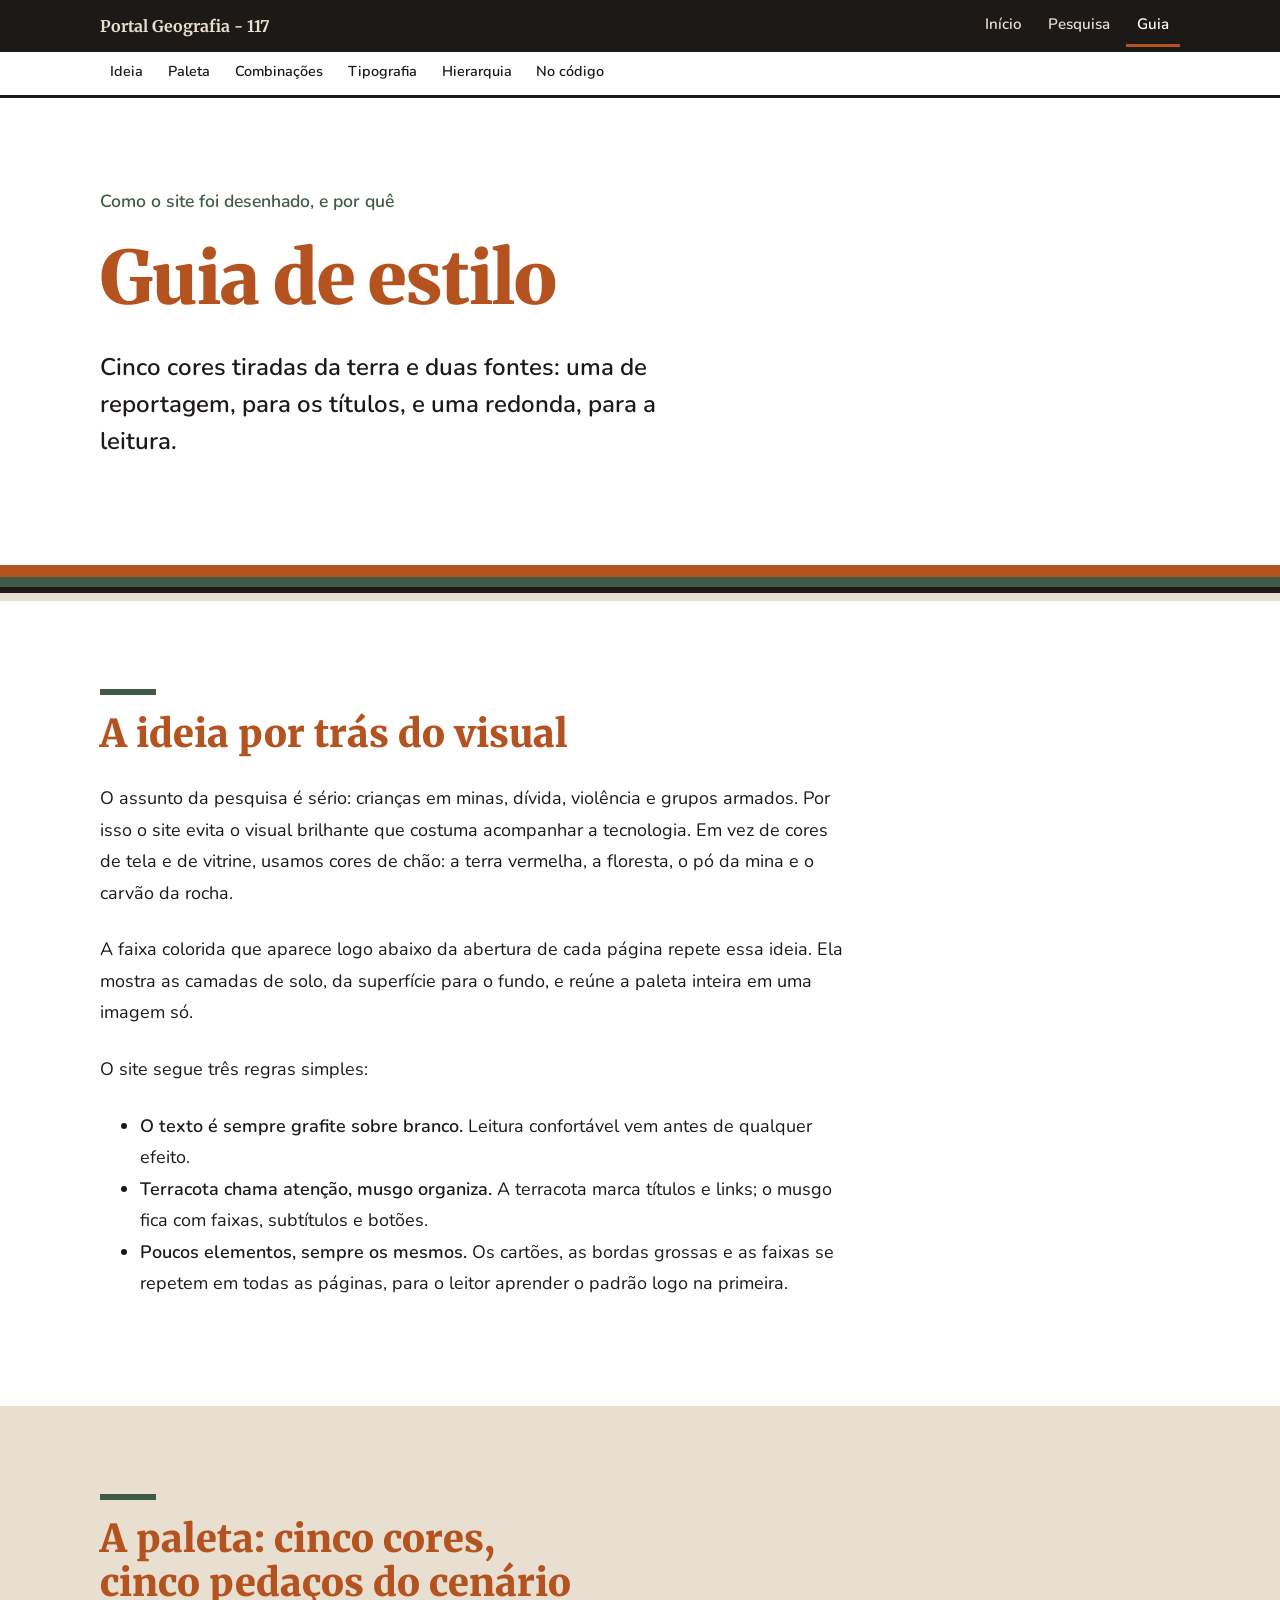
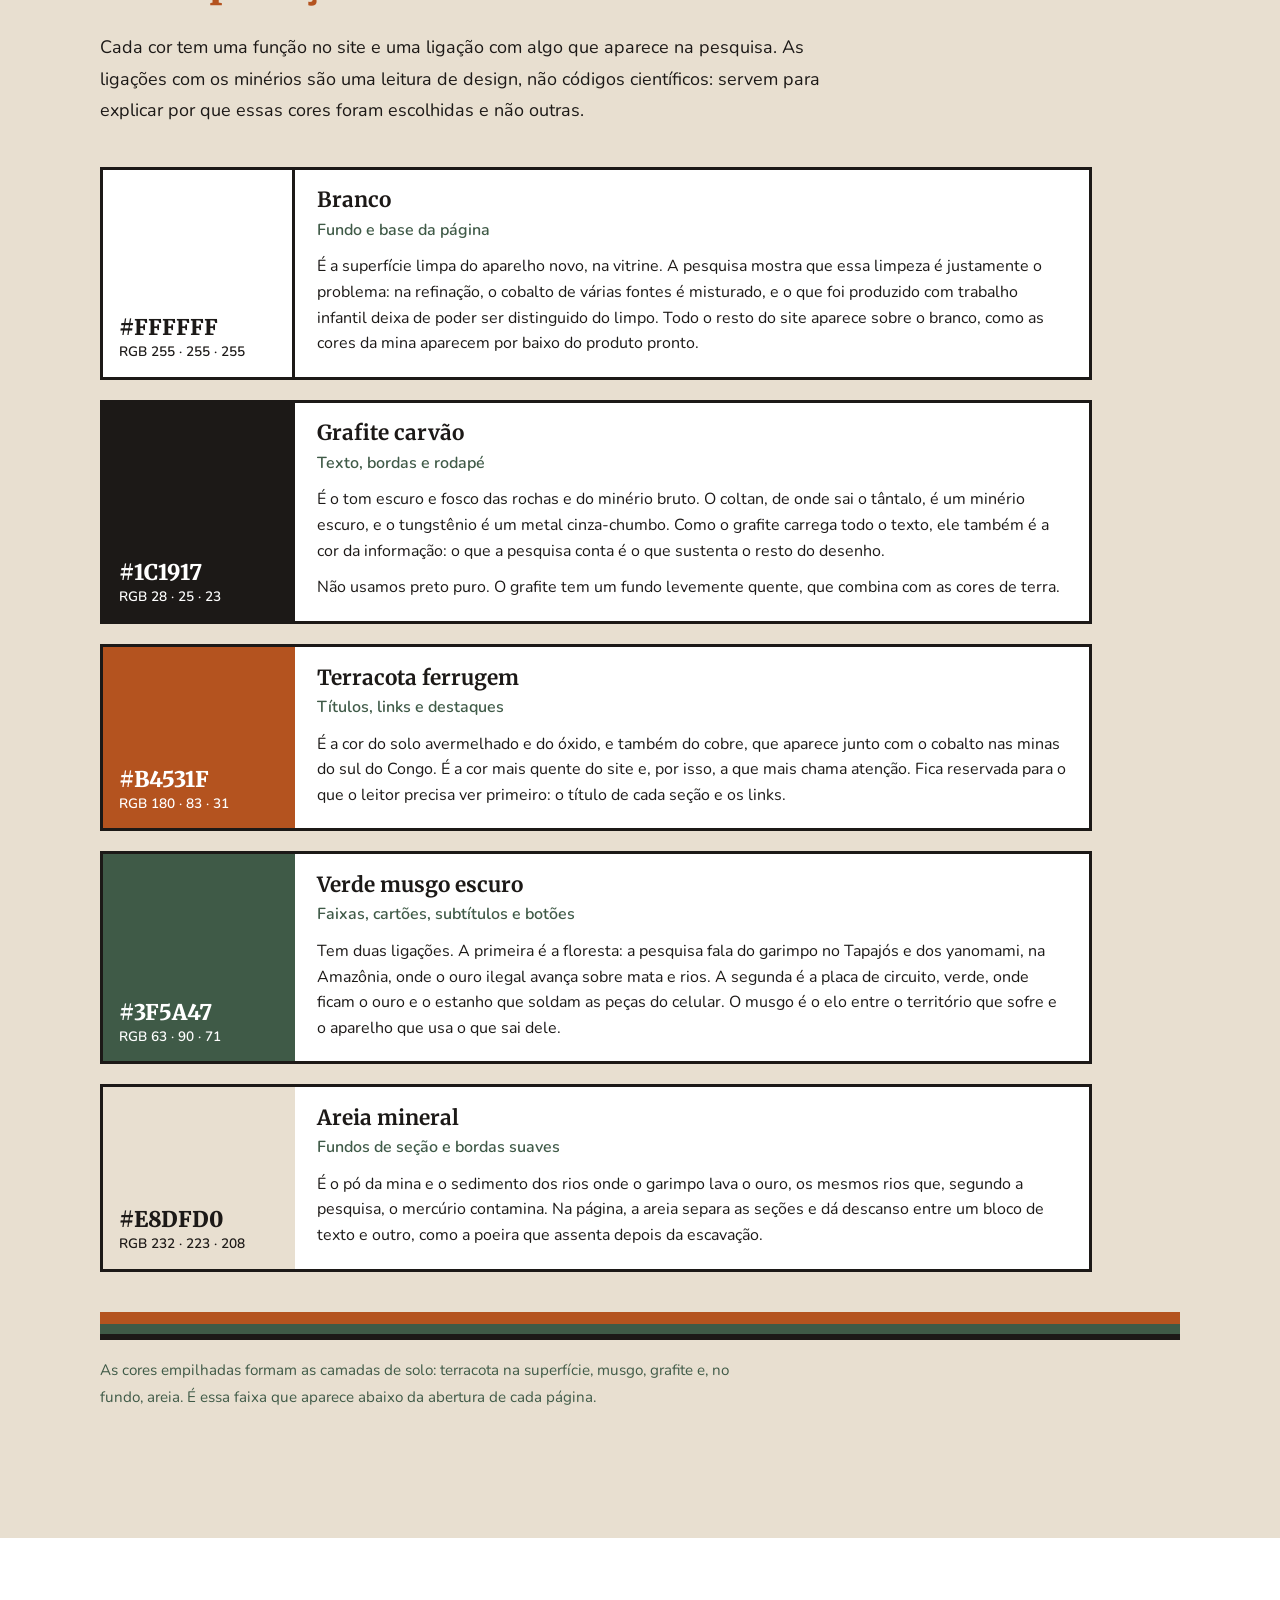
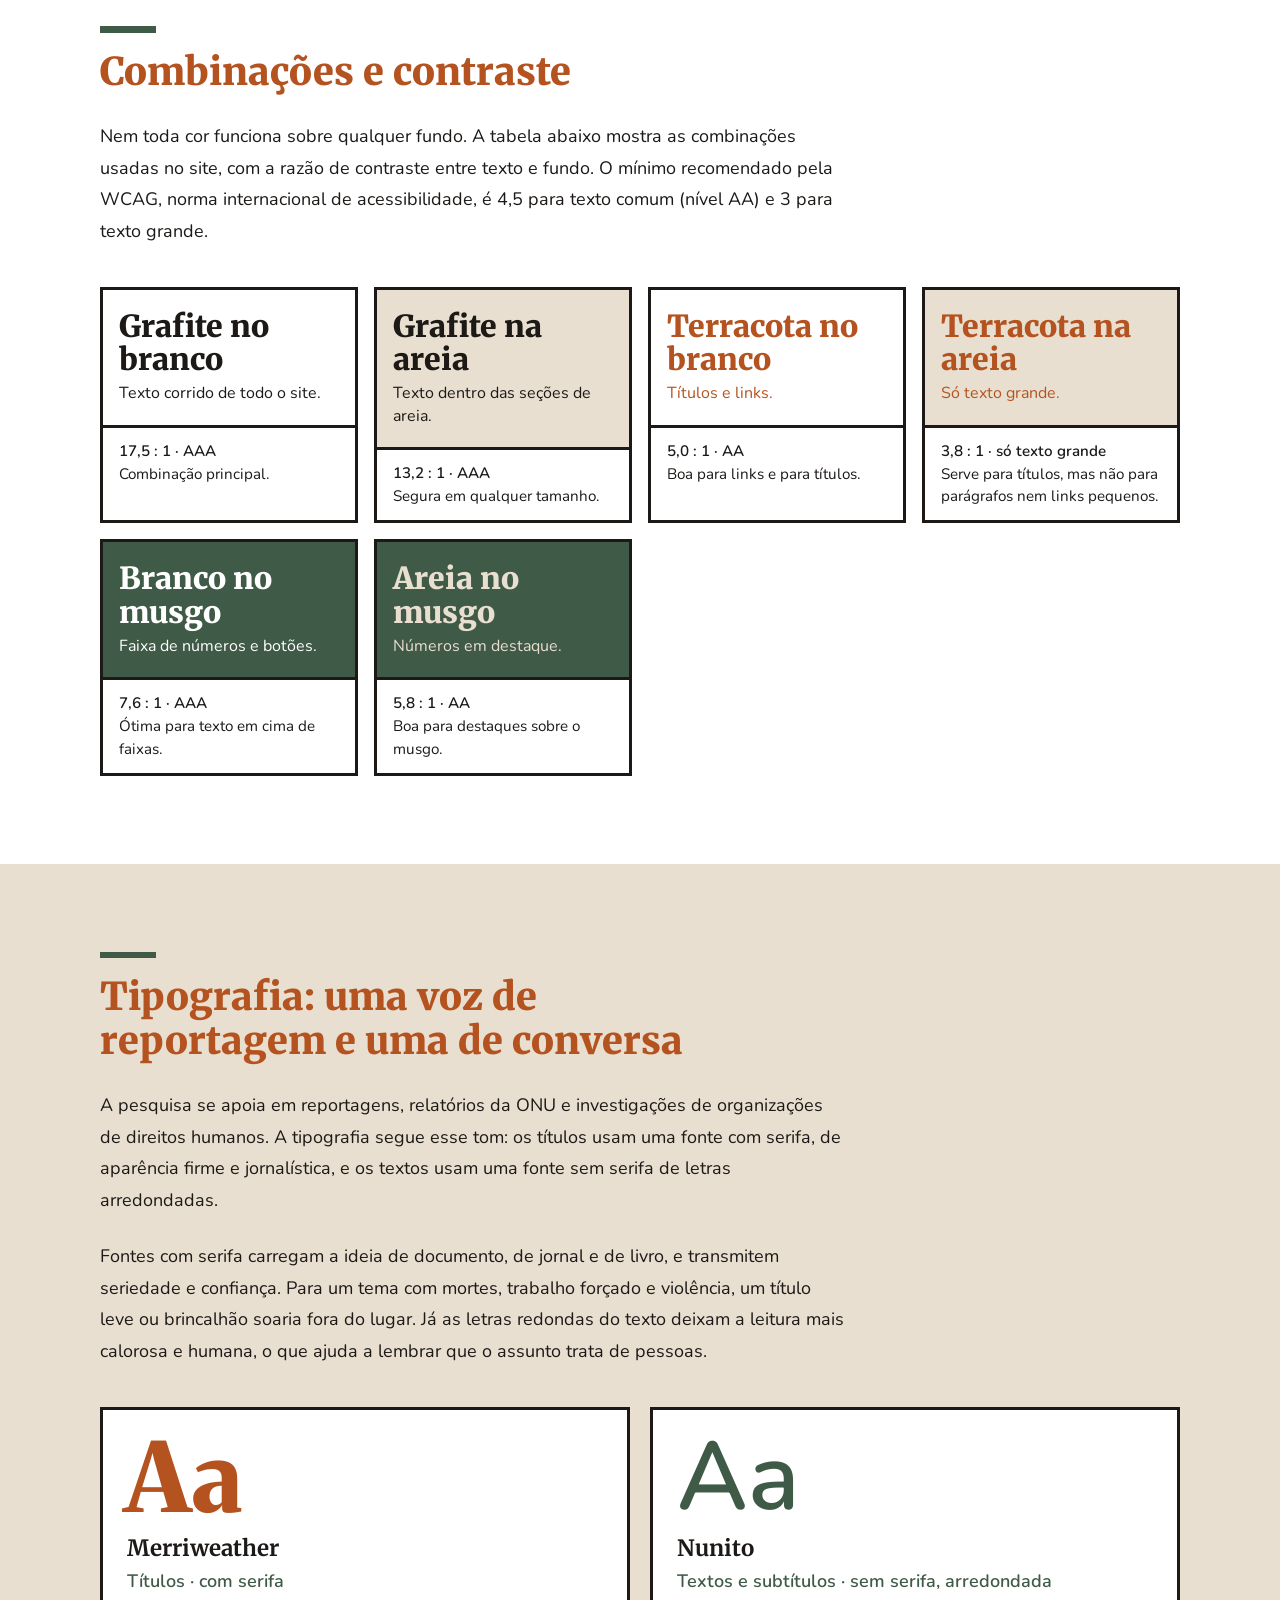
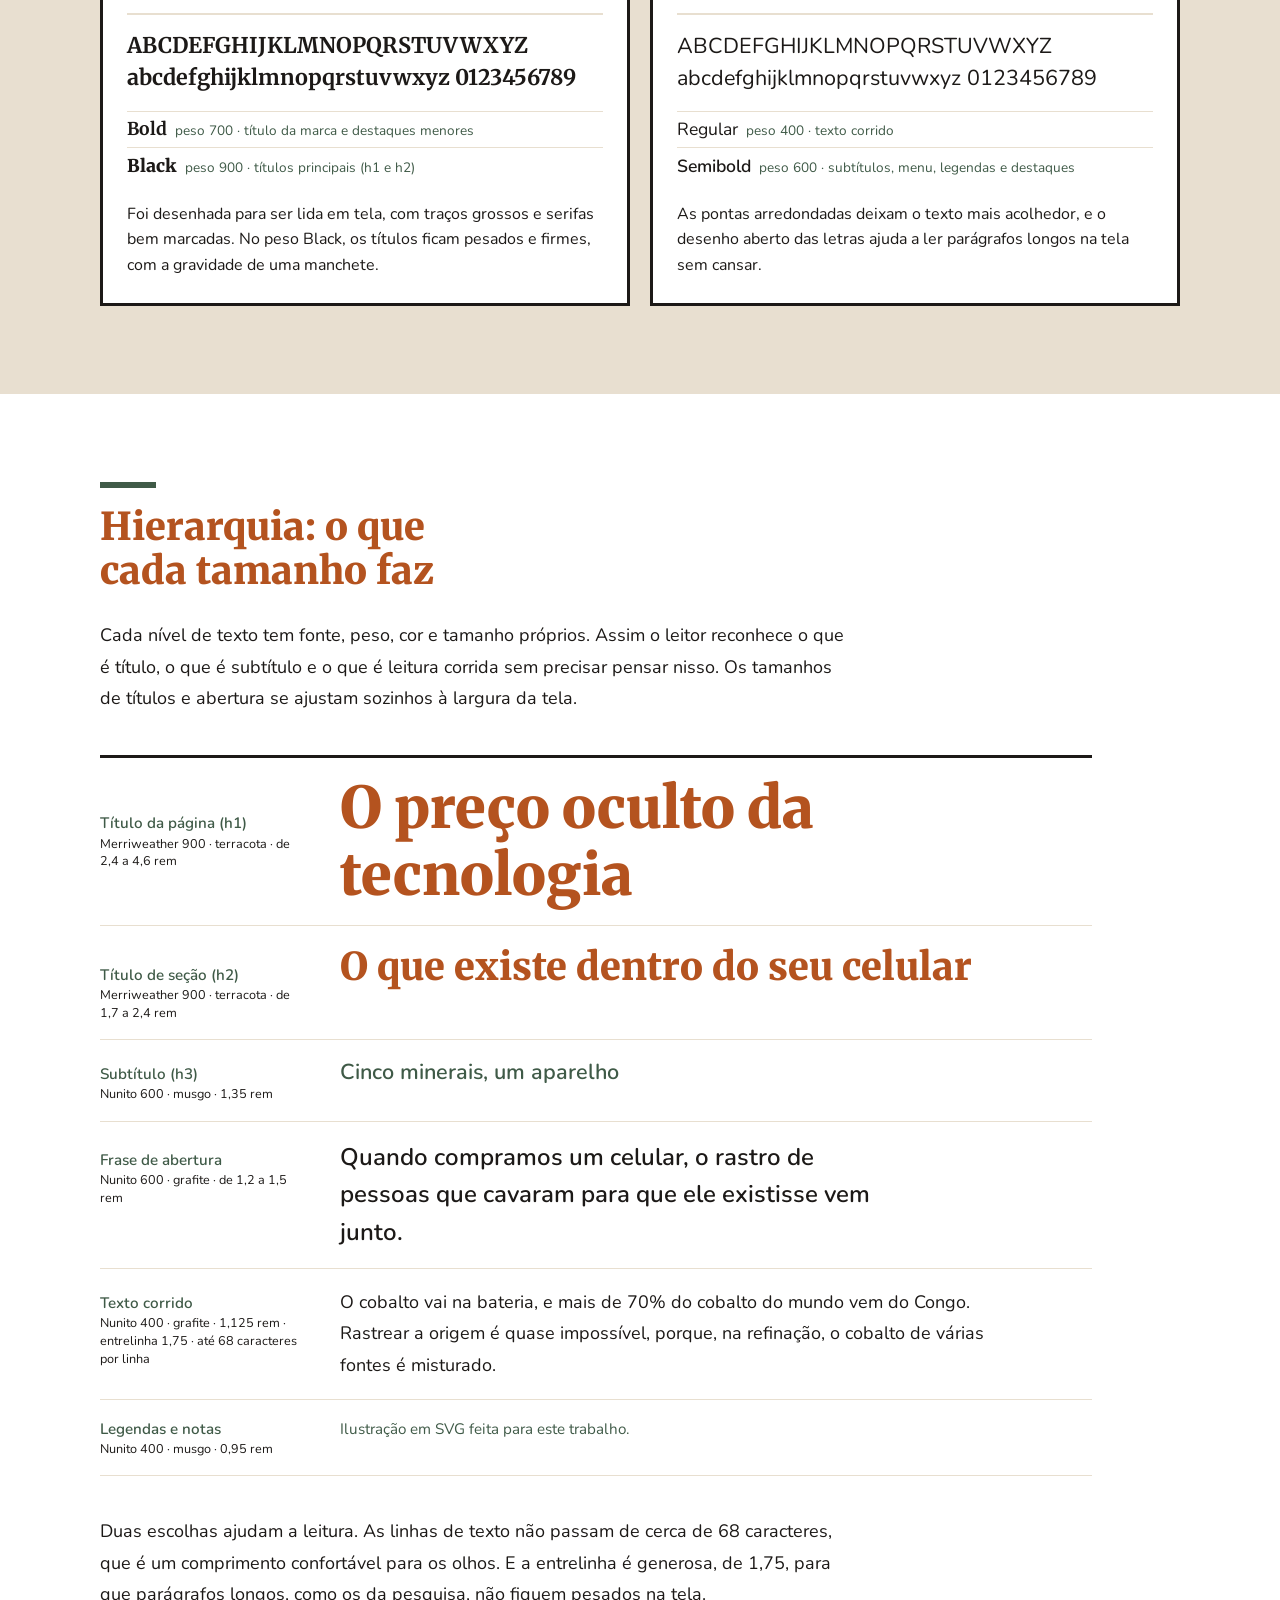
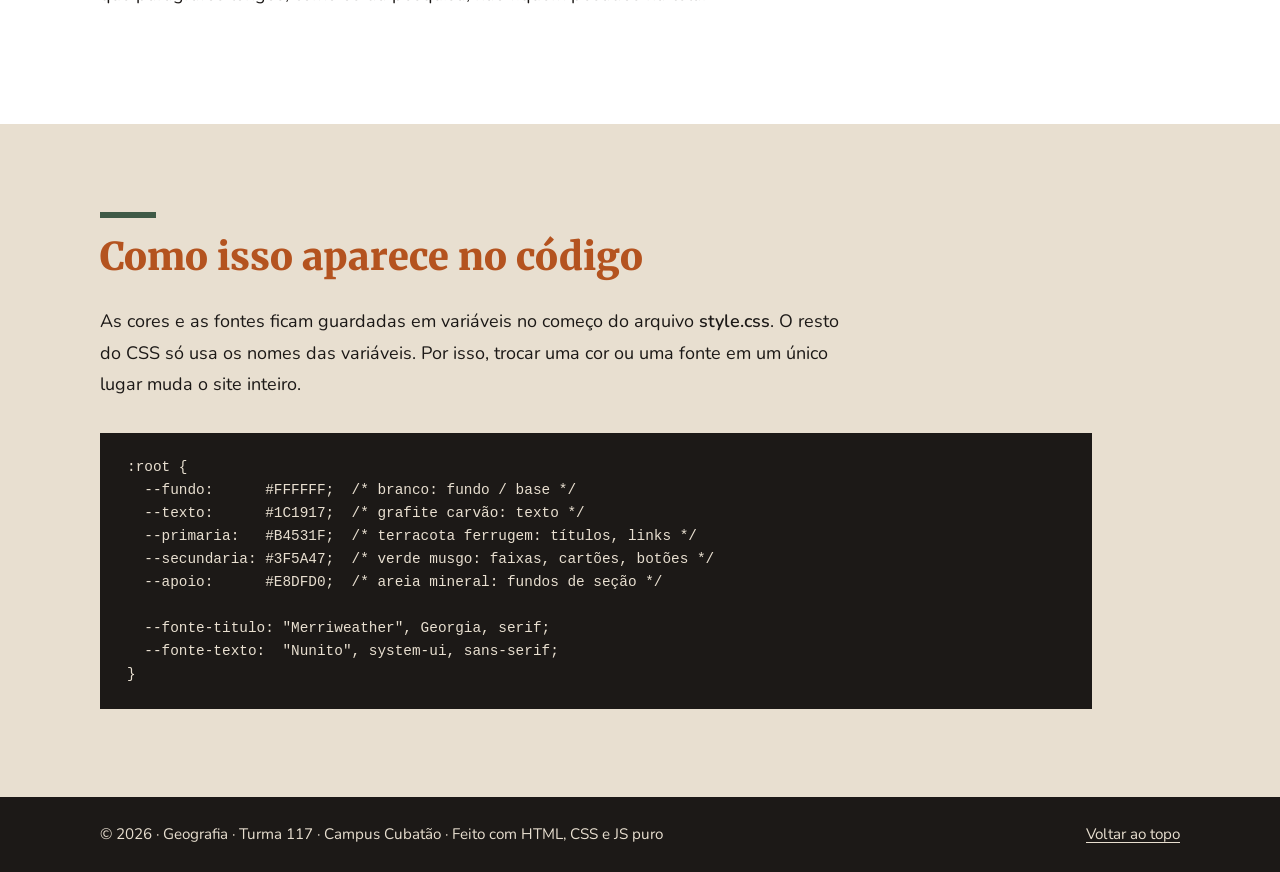
==== estilo.html @ 03ff9984 "Site mineração" ====
<!DOCTYPE html>
<html lang="pt-BR" class="com-secoes">
<head>
  <meta charset="UTF-8">
  <meta name="viewport" content="width=device-width, initial-scale=1">
  <title>Guia de estilo · Portal Geografia - 117</title>
  <meta name="description" content="Guia de estilo do portal: paleta de cores e tipografia, e como elas se relacionam com os minérios da pesquisa.">

  <link rel="preconnect" href="https://fonts.googleapis.com">
  <link rel="preconnect" href="https://fonts.gstatic.com" crossorigin>
  <link href="https://fonts.googleapis.com/css2?family=Merriweather:wght@700;900&family=Nunito:wght@400;600&display=swap" rel="stylesheet">

  <link rel="stylesheet" href="css/style.css">
</head>
<body id="topo">
  <a class="pular" href="#conteudo">Pular para o conteúdo</a>

  <header class="topo">
    
    <div class="topo__site">
      <div class="container topo__linha">
        <p class="topo__marca">Portal Geografia - 117</p>
        <nav aria-label="Páginas do portal">
          <ul class="menu menu--paginas">
            <li><a href="index.html">Início</a></li>
            <li><a href="pesquisa.html">Pesquisa</a></li>
            <li><a href="Guia.html" aria-current="page">Guia</a></li>
          </ul>
        </nav>
      </div>
    </div>

    
    <div class="topo__secoes">
      <div class="container">
        <nav aria-label="Seções do guia">
          <ul class="menu">
            <li><a href="#ideia">Ideia</a></li>
            <li><a href="#paleta">Paleta</a></li>
            <li><a href="#contraste">Combinações</a></li>
            <li><a href="#tipografia">Tipografia</a></li>
            <li><a href="#escala">Hierarquia</a></li>
            <li><a href="#codigo">No código</a></li>
          </ul>
        </nav>
      </div>
    </div>
  </header>

  <main id="conteudo">

    <!-- ========== ABERTURA ========== -->
    <section class="hero">
      <div class="container">
        <p class="hero__tema">Como o site foi desenhado, e por quê</p>
        <h1>Guia de estilo</h1>
        <p class="lede">Cinco cores tiradas da terra e duas fontes: uma de reportagem, para os títulos, e uma redonda, para a leitura.</p>
      </div>
    </section>

    <div class="estratos" aria-hidden="true"></div>

    <!-- ========== IDEIA ========== -->
    <section class="secao" id="ideia" aria-labelledby="t-ideia">
      <div class="container">
        <h2 id="t-ideia">A ideia por trás do visual</h2>

        <div class="texto">
          <p>O assunto da pesquisa é sério: crianças em minas, dívida, violência e grupos armados. Por isso o site evita o visual brilhante que costuma acompanhar a tecnologia. Em vez de cores de tela e de vitrine, usamos cores de chão: a terra vermelha, a floresta, o pó da mina e o carvão da rocha.</p>

          <p>A faixa colorida que aparece logo abaixo da abertura de cada página repete essa ideia. Ela mostra as camadas de solo, da superfície para o fundo, e reúne a paleta inteira em uma imagem só.</p>

          <p>O site segue três regras simples:</p>
        </div>

        <ul class="texto">
          <li><strong>O texto é sempre grafite sobre branco.</strong> Leitura confortável vem antes de qualquer efeito.</li>
          <li><strong>Terracota chama atenção, musgo organiza.</strong> A terracota marca títulos e links; o musgo fica com faixas, subtítulos e botões.</li>
          <li><strong>Poucos elementos, sempre os mesmos.</strong> Os cartões, as bordas grossas e as faixas se repetem em todas as páginas, para o leitor aprender o padrão logo na primeira.</li>
        </ul>
      </div>
    </section>

    <!-- ========== PALETA ========== -->
    <section class="secao secao--areia" id="paleta" aria-labelledby="t-paleta">
      <div class="container">
        <h2 id="t-paleta">A paleta: cinco cores, cinco pedaços do cenário</h2>

        <div class="texto">
          <p>Cada cor tem uma função no site e uma ligação com algo que aparece na pesquisa. As ligações com os minérios são uma leitura de design, não códigos científicos: servem para explicar por que essas cores foram escolhidas e não outras.</p>
        </div>

        <ul class="paleta">

          <li class="cor cor--fundo">
            <div class="cor__amostra">
              <span class="cor__hex">#FFFFFF</span>
              <small>RGB 255 · 255 · 255</small>
            </div>
            <div class="cor__texto">
              <h3>Branco</h3>
              <p class="cor__papel">Fundo e base da página</p>
              <p>É a superfície limpa do aparelho novo, na vitrine. A pesquisa mostra que essa limpeza é justamente o problema: na refinação, o cobalto de várias fontes é misturado, e o que foi produzido com trabalho infantil deixa de poder ser distinguido do limpo. Todo o resto do site aparece sobre o branco, como as cores da mina aparecem por baixo do produto pronto.</p>
            </div>
          </li>

          <li class="cor cor--texto">
            <div class="cor__amostra">
              <span class="cor__hex">#1C1917</span>
              <small>RGB 28 · 25 · 23</small>
            </div>
            <div class="cor__texto">
              <h3>Grafite carvão</h3>
              <p class="cor__papel">Texto, bordas e rodapé</p>
              <p>É o tom escuro e fosco das rochas e do minério bruto. O coltan, de onde sai o tântalo, é um minério escuro, e o tungstênio é um metal cinza-chumbo. Como o grafite carrega todo o texto, ele também é a cor da informação: o que a pesquisa conta é o que sustenta o resto do desenho.</p>
              <p>Não usamos preto puro. O grafite tem um fundo levemente quente, que combina com as cores de terra.</p>
            </div>
          </li>

          <li class="cor cor--primaria">
            <div class="cor__amostra">
              <span class="cor__hex">#B4531F</span>
              <small>RGB 180 · 83 · 31</small>
            </div>
            <div class="cor__texto">
              <h3>Terracota ferrugem</h3>
              <p class="cor__papel">Títulos, links e destaques</p>
              <p>É a cor do solo avermelhado e do óxido, e também do cobre, que aparece junto com o cobalto nas minas do sul do Congo. É a cor mais quente do site e, por isso, a que mais chama atenção. Fica reservada para o que o leitor precisa ver primeiro: o título de cada seção e os links.</p>
            </div>
          </li>

          <li class="cor cor--secundaria">
            <div class="cor__amostra">
              <span class="cor__hex">#3F5A47</span>
              <small>RGB 63 · 90 · 71</small>
            </div>
            <div class="cor__texto">
              <h3>Verde musgo escuro</h3>
              <p class="cor__papel">Faixas, cartões, subtítulos e botões</p>
              <p>Tem duas ligações. A primeira é a floresta: a pesquisa fala do garimpo no Tapajós e dos yanomami, na Amazônia, onde o ouro ilegal avança sobre mata e rios. A segunda é a placa de circuito, verde, onde ficam o ouro e o estanho que soldam as peças do celular. O musgo é o elo entre o território que sofre e o aparelho que usa o que sai dele.</p>
            </div>
          </li>

          <li class="cor cor--apoio">
            <div class="cor__amostra">
              <span class="cor__hex">#E8DFD0</span>
              <small>RGB 232 · 223 · 208</small>
            </div>
            <div class="cor__texto">
              <h3>Areia mineral</h3>
              <p class="cor__papel">Fundos de seção e bordas suaves</p>
              <p>É o pó da mina e o sedimento dos rios onde o garimpo lava o ouro, os mesmos rios que, segundo a pesquisa, o mercúrio contamina. Na página, a areia separa as seções e dá descanso entre um bloco de texto e outro, como a poeira que assenta depois da escavação.</p>
            </div>
          </li>

        </ul>

        <figure class="figura">
          <div class="estratos" role="img" aria-label="Faixa com as cores da paleta em camadas: terracota, verde-musgo, grafite e areia."></div>
          <figcaption>As cores empilhadas formam as camadas de solo: terracota na superfície, musgo, grafite e, no fundo, areia. É essa faixa que aparece abaixo da abertura de cada página.</figcaption>
        </figure>
      </div>
    </section>

    <!-- ========== COMBINAÇÕES E CONTRASTE ========== -->
    <section class="secao" id="contraste" aria-labelledby="t-contraste">
      <div class="container">
        <h2 id="t-contraste">Combinações e contraste</h2>

        <div class="texto">
          <p>Nem toda cor funciona sobre qualquer fundo. A tabela abaixo mostra as combinações usadas no site, com a razão de contraste entre texto e fundo. O mínimo recomendado pela WCAG, norma internacional de acessibilidade, é 4,5 para texto comum (nível AA) e 3 para texto grande.</p>
        </div>

        <ul class="contraste">
          <li>
            <div class="contraste__exemplo c-1">Grafite no branco<small>Texto corrido de todo o site.</small></div>
            <p class="contraste__nota"><strong>17,5 : 1 · AAA</strong>Combinação principal.</p>
          </li>
          <li>
            <div class="contraste__exemplo c-2">Grafite na areia<small>Texto dentro das seções de areia.</small></div>
            <p class="contraste__nota"><strong>13,2 : 1 · AAA</strong>Segura em qualquer tamanho.</p>
          </li>
          <li>
            <div class="contraste__exemplo c-3">Terracota no branco<small>Títulos e links.</small></div>
            <p class="contraste__nota"><strong>5,0 : 1 · AA</strong>Boa para links e para títulos.</p>
          </li>
          <li>
            <div class="contraste__exemplo c-4">Terracota na areia<small>Só texto grande.</small></div>
            <p class="contraste__nota"><strong>3,8 : 1 · só texto grande</strong>Serve para títulos, mas não para parágrafos nem links pequenos.</p>
          </li>
          <li>
            <div class="contraste__exemplo c-5">Branco no musgo<small>Faixa de números e botões.</small></div>
            <p class="contraste__nota"><strong>7,6 : 1 · AAA</strong>Ótima para texto em cima de faixas.</p>
          </li>
          <li>
            <div class="contraste__exemplo c-6">Areia no musgo<small>Números em destaque.</small></div>
            <p class="contraste__nota"><strong>5,8 : 1 · AA</strong>Boa para destaques sobre o musgo.</p>
          </li>
        </ul>
      </div>
    </section>

    <!-- ========== TIPOGRAFIA ========== -->
    <section class="secao secao--areia" id="tipografia" aria-labelledby="t-tipografia">
      <div class="container">
        <h2 id="t-tipografia">Tipografia: uma voz de reportagem e uma de conversa</h2>

        <div class="texto">
          <p>A pesquisa se apoia em reportagens, relatórios da ONU e investigações de organizações de direitos humanos. A tipografia segue esse tom: os títulos usam uma fonte com serifa, de aparência firme e jornalística, e os textos usam uma fonte sem serifa de letras arredondadas.</p>
          <p>Fontes com serifa carregam a ideia de documento, de jornal e de livro, e transmitem seriedade e confiança. Para um tema com mortes, trabalho forçado e violência, um título leve ou brincalhão soaria fora do lugar. Já as letras redondas do texto deixam a leitura mais calorosa e humana, o que ajuda a lembrar que o assunto trata de pessoas.</p>
        </div>

        <div class="fontes-guia">

          <article class="fonte">
            <p class="fonte__aa fonte__aa--titulo" aria-hidden="true">Aa</p>
            <h3>Merriweather</h3>
            <p class="fonte__papel">Títulos · com serifa</p>
            <p class="fonte__alfabeto fonte__alfabeto--titulo">ABCDEFGHIJKLMNOPQRSTUVWXYZ abcdefghijklmnopqrstuvwxyz 0123456789</p>
            <ul class="pesos pesos--titulo">
              <li style="font-weight:700">Bold<small>peso 700 · título da marca e destaques menores</small></li>
              <li style="font-weight:900">Black<small>peso 900 · títulos principais (h1 e h2)</small></li>
            </ul>
            <p>Foi desenhada para ser lida em tela, com traços grossos e serifas bem marcadas. No peso Black, os títulos ficam pesados e firmes, com a gravidade de uma manchete.</p>
          </article>

          <article class="fonte">
            <p class="fonte__aa fonte__aa--texto" aria-hidden="true">Aa</p>
            <h3>Nunito</h3>
            <p class="fonte__papel">Textos e subtítulos · sem serifa, arredondada</p>
            <p class="fonte__alfabeto fonte__alfabeto--texto">ABCDEFGHIJKLMNOPQRSTUVWXYZ abcdefghijklmnopqrstuvwxyz 0123456789</p>
            <ul class="pesos pesos--texto">
              <li style="font-weight:400">Regular<small>peso 400 · texto corrido</small></li>
              <li style="font-weight:600">Semibold<small>peso 600 · subtítulos, menu, legendas e destaques</small></li>
            </ul>
            <p>As pontas arredondadas deixam o texto mais acolhedor, e o desenho aberto das letras ajuda a ler parágrafos longos na tela sem cansar.</p>
          </article>

        </div>
      </div>
    </section>

    <!-- ========== HIERARQUIA ========== -->
    <section class="secao" id="escala" aria-labelledby="t-escala">
      <div class="container">
        <h2 id="t-escala">Hierarquia: o que cada tamanho faz</h2>

        <div class="texto">
          <p>Cada nível de texto tem fonte, peso, cor e tamanho próprios. Assim o leitor reconhece o que é título, o que é subtítulo e o que é leitura corrida sem precisar pensar nisso. Os tamanhos de títulos e abertura se ajustam sozinhos à largura da tela.</p>
        </div>

        <dl class="escala">
          <div>
            <dt>Título da página (h1)<small>Merriweather 900 · terracota · de 2,4 a 4,6 rem</small></dt>
            <dd class="amostra-h1">O preço oculto da tecnologia</dd>
          </div>
          <div>
            <dt>Título de seção (h2)<small>Merriweather 900 · terracota · de 1,7 a 2,4 rem</small></dt>
            <dd class="amostra-h2">O que existe dentro do seu celular</dd>
          </div>
          <div>
            <dt>Subtítulo (h3)<small>Nunito 600 · musgo · 1,35 rem</small></dt>
            <dd class="amostra-h3">Cinco minerais, um aparelho</dd>
          </div>
          <div>
            <dt>Frase de abertura<small>Nunito 600 · grafite · de 1,2 a 1,5 rem</small></dt>
            <dd class="amostra-lede">Quando compramos um celular, o rastro de pessoas que cavaram para que ele existisse vem junto.</dd>
          </div>
          <div>
            <dt>Texto corrido<small>Nunito 400 · grafite · 1,125 rem · entrelinha 1,75 · até 68 caracteres por linha</small></dt>
            <dd class="amostra-corpo">O cobalto vai na bateria, e mais de 70% do cobalto do mundo vem do Congo. Rastrear a origem é quase impossível, porque, na refinação, o cobalto de várias fontes é misturado.</dd>
          </div>
          <div>
            <dt>Legendas e notas<small>Nunito 400 · musgo · 0,95 rem</small></dt>
            <dd class="amostra-mini">Ilustração em SVG feita para este trabalho.</dd>
          </div>
        </dl>

        <div class="texto" style="margin-top:2.5rem">
          <p>Duas escolhas ajudam a leitura. As linhas de texto não passam de cerca de 68 caracteres, que é um comprimento confortável para os olhos. E a entrelinha é generosa, de 1,75, para que parágrafos longos, como os da pesquisa, não fiquem pesados na tela.</p>
        </div>
      </div>
    </section>

    <!-- ========== NO CÓDIGO ========== -->
    <section class="secao secao--areia" id="codigo" aria-labelledby="t-codigo">
      <div class="container">
        <h2 id="t-codigo">Como isso aparece no código</h2>

        <div class="texto">
          <p>As cores e as fontes ficam guardadas em variáveis no começo do arquivo <strong>style.css</strong>. O resto do CSS só usa os nomes das variáveis. Por isso, trocar uma cor ou uma fonte em um único lugar muda o site inteiro.</p>
        </div>

<pre class="codigo"><code>:root {
  --fundo:      #FFFFFF;  /* branco: fundo / base */
  --texto:      #1C1917;  /* grafite carvão: texto */
  --primaria:   #B4531F;  /* terracota ferrugem: títulos, links */
  --secundaria: #3F5A47;  /* verde musgo: faixas, cartões, botões */
  --apoio:      #E8DFD0;  /* areia mineral: fundos de seção */

  --fonte-titulo: "Merriweather", Georgia, serif;
  --fonte-texto:  "Nunito", system-ui, sans-serif;
}</code></pre>
      </div>
    </section>

  </main>

  <footer class="rodape">
    <div class="container rodape__linha">
      <p>© 2026 · Geografia · Turma 117 · Campus Cubatão · Feito com HTML, CSS e JS puro</p>
      <p><a href="#topo">Voltar ao topo</a></p>
    </div>
  </footer>
</body>
</html>
---- css/style.css ----
/* ---------- 1. PALETA (5 cores) e tipografia ---------- */
:root {
  /* Cores e papéis */
  --fundo: #FFFFFF;        /* branco: fundo / base */
  --texto: #1C1917;        /* grafite carvão: texto */
  --primaria: #B4531F;     /* terracota ferrugem: títulos, links, destaques */
  --secundaria: #3F5A47;   /* verde musgo escuro: faixas, cards, botões */
  --apoio: #E8DFD0;        /* areia mineral: fundos de seção, bordas suaves */

  --cor-destaque: var(--primaria);
  --cor-acento: var(--secundaria);
  --cor-link: var(--primaria);

  --fonte-titulo: "Merriweather", Georgia, "Times New Roman", serif;
  --fonte-texto: "Nunito", system-ui, -apple-system, "Segoe UI", sans-serif;
  --fonte-sub: var(--fonte-texto); /* subtítulos: troque aqui se quiser uma 3ª fonte */

  --largura: 1080px;
  --leitura: 68ch;
  --espaco: clamp(3rem, 7vw, 5.5rem);
}

/* ---------- 2. BASE ---------- */
*, *::before, *::after { box-sizing: border-box; }

html { scroll-behavior: smooth; scroll-padding-top: var(--topo-altura, 4.5rem); }
@media (prefers-reduced-motion: reduce) {
  html { scroll-behavior: auto; }
}

body {
  margin: 0;
  background: var(--fundo);
  color: var(--texto);
  font-family: var(--fonte-texto);
  font-weight: 400;
  font-size: 1.125rem;
  line-height: 1.75;
  -webkit-font-smoothing: antialiased;
}

img { max-width: 100%; height: auto; display: block; }

a { color: var(--cor-link); text-underline-offset: 0.18em; }
a:hover { color: var(--secundaria); }

:focus-visible {
  outline: 3px solid var(--primaria);
  outline-offset: 3px;
  border-radius: 2px;
}

.container {
  width: min(100% - 2.5rem, var(--largura));
  margin-inline: auto;
}

.pular {
  position: absolute;
  left: 1rem;
  top: -4rem;
  background: var(--texto);
  color: var(--fundo);
  padding: 0.6rem 1rem;
  z-index: 100;
}
.pular:focus { top: 1rem; }

/* ---------- 3. TIPOGRAFIA ---------- */
h1, h2 {
  font-family: var(--fonte-titulo);
  font-weight: 900;
  color: var(--primaria);
  line-height: 1.15;
  margin: 0;
  text-wrap: balance;
}

h1 { font-size: clamp(2.4rem, 7vw, 4.6rem); letter-spacing: -0.01em; }

h2 {
  font-size: clamp(1.7rem, 4vw, 2.4rem);
  margin-bottom: 1.75rem;
  max-width: 24ch;
}

h2::before {
  content: "";
  display: block;
  width: 3.5rem;
  height: 0.4rem;
  margin-bottom: 1rem;
  background: var(--secundaria);
}

h3 {
  font-family: var(--fonte-sub);
  font-weight: 600;
  font-size: 1.35rem;
  line-height: 1.3;
  color: var(--secundaria);
  margin: 2.5rem 0 1rem;
}

p { margin: 0 0 1.4em; }
strong { font-weight: 600; }

/* ---------- 4. TOPO / MENU ---------- */
.topo {
  position: sticky;
  top: 0;
  z-index: 50;
  background: var(--fundo);
  border-bottom: 3px solid var(--texto);
}

.topo__linha {
  display: flex;
  align-items: center;
  justify-content: space-between;
  gap: 1.5rem;
  padding-block: 0.6rem;
}

.topo__marca {
  margin: 0;
  font-family: var(--fonte-titulo);
  font-weight: 700;
  font-size: 0.95rem;
  color: var(--texto);
  white-space: nowrap;
}

.menu {
  display: flex;
  gap: 0.25rem;
  list-style: none;
  margin: 0;
  padding: 0;
  font-size: 0.95rem;
  font-weight: 600;
}

.menu a {
  display: block;
  padding: 0.4rem 0.7rem;
  color: var(--texto);
  text-decoration: none;
  border-bottom: 3px solid transparent;
}
.menu a:hover,
.menu a:focus-visible {
  color: var(--primaria);
  border-bottom-color: var(--primaria);
}

/* ---------- 5. ABERTURA ---------- */
.hero {
  padding-block: var(--espaco) clamp(2.5rem, 5vw, 4rem);
}

.hero__tema {
  font-family: var(--fonte-sub);
  font-weight: 600;
  font-size: 1.1rem;
  color: var(--secundaria);
  max-width: 46ch;
  margin-bottom: 1.25rem;
}

.lede {
  font-weight: 600;
  font-size: clamp(1.2rem, 2.4vw, 1.5rem);
  line-height: 1.55;
  max-width: 40ch;
  margin: 1.75rem 0 2.5rem;
}

.ficha {
  display: grid;
  grid-template-columns: repeat(auto-fit, minmax(210px, 1fr));
  gap: 0;
  margin: 0;
  border-top: 2px solid var(--texto);
}
.ficha > div {
  padding: 1rem 1.25rem 1rem 0;
}
.ficha dt {
  font-family: var(--fonte-sub);
  font-weight: 600;
  font-size: 0.9rem;
  color: var(--secundaria);
}
.ficha dd {
  margin: 0.15rem 0 0;
  font-size: 1rem;
  line-height: 1.5;
}


.estratos {
  height: 2.25rem;
  background: linear-gradient(
    to bottom,
    var(--primaria) 0 34%,
    var(--secundaria) 34% 62%,
    var(--texto) 62% 78%,
    var(--apoio) 78% 100%
  );
}

/* ---------- 6. SEÇÕES ---------- */
.secao {
  padding-block: var(--espaco);
}
.secao--areia {
  background: var(--apoio);
}

.texto {
  max-width: var(--leitura);
}
.texto-curto {
  max-width: 56ch;
}

/* Figura */
.figura {
  margin: 2.5rem 0;
}
.figura img {
  width: 100%;
  border: 3px solid var(--texto);
}
.figura video {
  display: block;
  width: 100%;
  height: auto;
  aspect-ratio: 16 / 9;
  background: var(--texto);
  border: 3px solid var(--texto);
}
.figura--video {
  margin-block: 2.5rem 3rem;
  max-width: 860px;
}
.figura figcaption {
  margin-top: 0.6rem;
  font-size: 0.95rem;
  color: var(--secundaria);
  max-width: 70ch;
}

/* ---------- 7. MINERAIS (cartões) ---------- */
.minerais {
  list-style: none;
  margin: 0 0 3rem;
  padding: 0;
  display: grid;
  grid-template-columns: repeat(auto-fit, minmax(190px, 1fr));
  gap: 1rem;
}

.minerais li {
  background: var(--fundo);
  border: 2px solid var(--apoio);
  border-top: 6px solid var(--primaria);
  padding: 1rem 1.1rem 1.25rem;
  display: flex;
  flex-direction: column;
}
.minerais li:nth-child(even) {
  border-top-color: var(--secundaria);
}

.minerais__simbolo {
  font-family: var(--fonte-titulo);
  font-weight: 900;
  font-size: 2.6rem;
  line-height: 1;
  color: var(--primaria);
  margin-bottom: 0.5rem;
}
.minerais li:nth-child(even) .minerais__simbolo {
  color: var(--secundaria);
}

.minerais strong {
  font-family: var(--fonte-sub);
  font-size: 1.1rem;
}
.minerais p {
  margin: 0.3rem 0 0;
  font-size: 0.98rem;
  line-height: 1.5;
}
.minerais .minerais__origem {
  margin-top: auto;
  padding-top: 0.75rem;
  font-weight: 600;
}

/* ---------- 8. NÚMEROS ---------- */
.numeros {
  background: var(--secundaria);
  color: var(--fundo);
  padding-block: var(--espaco);
}
.numeros h2 { color: var(--fundo); }
.numeros h2::before { background: var(--apoio); }

.numeros__grade {
  display: grid;
  grid-template-columns: repeat(auto-fit, minmax(240px, 1fr));
  gap: 2.25rem 2rem;
  margin: 0;
}
.numeros__grade > div {
  display: flex;
  flex-direction: column-reverse; 
  border-top: 2px solid var(--apoio);
  padding-top: 0.9rem;
}
.numeros__grade dd {
  margin: 0;
  font-family: var(--fonte-titulo);
  font-weight: 900;
  font-size: clamp(2rem, 4vw, 2.8rem);
  line-height: 1.1;
  color: var(--apoio);
}
.numeros__grade dt {
  margin-top: 0.4rem;
  font-size: 1rem;
  line-height: 1.5;
}

/* ---------- 9. GLOSSÁRIO ---------- */
.glossario {
  display: grid;
  grid-template-columns: repeat(auto-fill, minmax(300px, 1fr));
  gap: 0 3rem;
  margin: 0;
}
.glossario > div {
  padding: 0.9rem 0;
  border-top: 1px solid var(--apoio);
}
.glossario dt {
  font-family: var(--fonte-sub);
  font-weight: 600;
  color: var(--secundaria);
  line-height: 1.4;
}
.glossario dd {
  margin: 0.2rem 0 0;
  font-size: 1rem;
  line-height: 1.55;
}

/* ---------- 10. FONTES ---------- */
.fontes {
  list-style: none;
  margin: 2rem 0 0;
  padding: 0;
  columns: 3 220px;
  column-gap: 2rem;
}
.fontes li {
  break-inside: avoid;
  padding: 0.35rem 0;
  border-bottom: 1px solid rgba(28, 25, 23, 0.18);
}
.fontes a {
  color: var(--texto);
  font-weight: 600;
  text-decoration: none;
}
.fontes a::after {
  content: " ↗";
  color: var(--primaria);
}
.fontes a:hover { color: var(--primaria); text-decoration: underline; }

/* ---------- 11. RODAPÉ ---------- */
.rodape {
  background: var(--texto);
  color: var(--apoio);
  font-size: 0.95rem;
  padding-block: 1.5rem;
}
.rodape p { margin: 0; }
.rodape a { color: var(--apoio); }
.rodape a:hover { color: var(--fundo); }

.rodape__linha {
  display: flex;
  flex-wrap: wrap;
  justify-content: space-between;
  gap: 0.75rem 2rem;
}

/* ---------- 12. RESPONSIVO ---------- */
@media (max-width: 860px) {
  
  .topo__linha > nav,
  .topo__secoes nav { min-width: 0; overflow-x: auto; }
  .menu { width: max-content; }

  .hero--inicio .hero__grade { grid-template-columns: 1fr; }
  .hero__arte { max-width: 460px; }
  html.com-secoes { --topo-altura: 9rem; }
}

@media (max-width: 520px) {
  body { font-size: 1.05rem; }
  .estratos { height: 1.6rem; }
  .ficha > div { padding-right: 0; }
}

/* ---------- 13. TOPO EM DUAS FAIXAS ---------- */
/* Faixa 1 (escura): páginas do portal. Faixa 2 (clara): seções da página. */
:root { --topo-altura: 4.5rem; }
html.com-secoes { --topo-altura: 8.5rem; }

.topo__site { background: var(--texto); color: var(--apoio); }
.topo__site .topo__linha { padding-block: 0.3rem; }
.topo__site .topo__marca { color: var(--apoio); font-size: 1rem; }
.topo__site :focus-visible { outline-color: var(--apoio); }

.menu--paginas a { color: var(--apoio); }
.menu--paginas a:hover,
.menu--paginas a:focus-visible {
  color: var(--fundo);
  border-bottom-color: var(--fundo);
}
.menu--paginas a[aria-current="page"] {
  color: var(--fundo);
  border-bottom-color: var(--primaria);
}

.topo__secoes { background: var(--fundo); }
.topo__secoes .menu { font-size: 0.9rem; }
.topo__secoes .menu a { padding: 0.45rem 0.65rem; }

/* ---------- 14. PÁGINA INICIAL ---------- */
.hero--inicio .hero__grade {
  display: grid;
  grid-template-columns: minmax(0, 1.1fr) minmax(0, 0.9fr);
  gap: clamp(2rem, 5vw, 4rem);
  align-items: center;
}
.hero--inicio h1 { font-size: clamp(2.2rem, 5.2vw, 3.7rem); }
.hero--inicio .lede { margin: 1.5rem 0 1.25rem; max-width: 36ch; }
.hero__resumo { max-width: 52ch; margin-bottom: 2rem; }

.hero__acoes { display: flex; flex-wrap: wrap; gap: 0.75rem; }

.botao {
  display: inline-block;
  padding: 0.7rem 1.4rem;
  font-weight: 600;
  line-height: 1.3;
  text-decoration: none;
  color: var(--fundo);
  background: var(--secundaria);
  border: 3px solid var(--texto);
}
.botao:hover { background: var(--primaria); color: var(--fundo); }
.botao--vazado { background: var(--fundo); color: var(--texto); }
.botao--vazado:hover { background: var(--apoio); color: var(--texto); }

.hero__arte { margin: 0; }
.hero__arte img { width: 100%; border: 3px solid var(--texto); }
.hero__arte figcaption {
  margin-top: 0.6rem;
  font-size: 0.95rem;
  color: var(--secundaria);
}

/* Orientadores */
.orientadores {
  list-style: none;
  margin: 2.5rem 0 0;
  padding: 0;
  max-width: 48rem;
  display: grid;
  grid-template-columns: repeat(auto-fit, minmax(260px, 1fr));
  gap: 1rem;
}
.orientadores li {
  background: var(--fundo);
  border: 2px solid var(--fundo);
  border-top: 6px solid var(--primaria);
  padding: 1.1rem 1.25rem 1.4rem;
}
.orientadores li:nth-child(even) { border-top-color: var(--secundaria); }

.orientador__simbolo {
  font-family: var(--fonte-titulo);
  font-weight: 900;
  font-size: 2.2rem;
  line-height: 1;
  color: var(--primaria);
  margin-bottom: 0.6rem;
}
.orientadores li:nth-child(even) .orientador__simbolo { color: var(--secundaria); }

.orientador__nome {
  font-family: var(--fonte-titulo);
  font-weight: 700;
  font-size: 1.3rem;
  color: var(--texto);
  margin: 0;
}
.orientador__papel {
  font-family: var(--fonte-sub);
  font-weight: 600;
  color: var(--secundaria);
  margin: 0.15rem 0 0.6rem;
}
.orientadores p:last-child { margin: 0; font-size: 1rem; line-height: 1.55; }

/* ---------- 15. EQUIPE (4 em cima, 3 embaixo) ---------- */
.secao--centro { text-align: center; }
.secao--centro h2 { margin-inline: auto; }
.secao--centro h2::before { margin-inline: auto; }
.secao--centro .texto-curto { margin-inline: auto; }

.equipe {
  list-style: none;
  margin: 2.5rem auto 0;
  padding: 0;
  max-width: 52rem;
  display: flex;
  flex-wrap: wrap;
  justify-content: center;
  gap: 1rem;
}
.equipe li {
  flex: 0 0 calc((100% - 3rem) / 4);
  display: flex;
  flex-direction: column;
  align-items: center;
  gap: 0.8rem;
  padding: 1.25rem 0.5rem 1.1rem;
  background: var(--fundo);
  border: 2px solid var(--apoio);
  border-top: 6px solid var(--primaria);
}
.equipe li:nth-child(even) { border-top-color: var(--secundaria); }

.equipe__avatar {
  display: block;
  width: 4.5rem;
  aspect-ratio: 1;
  border-radius: 50%;
  overflow: hidden;
  background: var(--apoio);
  border: 3px solid var(--texto);
  color: var(--primaria);
}
.equipe li:nth-child(even) .equipe__avatar { color: var(--secundaria); }
.equipe__avatar svg { display: block; width: 100%; height: 100%; }

.equipe strong {
  font-family: var(--fonte-sub);
  font-size: 1.05rem;
  line-height: 1.25;
}

@media (max-width: 760px) {
  .equipe li { flex-basis: calc((100% - 1rem) / 2); }
}

/* ---------- 16. AJUSTES DE CELULAR DO TOPO ---------- */
@media (max-width: 520px) {
  .topo__site .topo__linha { flex-direction: column; align-items: flex-start; gap: 0; }
  .topo__site .topo__linha > nav { width: 100%; }
  html.com-secoes { --topo-altura: 9.5rem; }
}

/* =====================================================
   GUIA DE ESTILO
   ===================================================== */

/* ---------- 17. CORES (cartões da paleta) ---------- */
.paleta {
  list-style: none;
  margin: 2.5rem 0 0;
  padding: 0;
  display: grid;
  gap: 1.25rem;
  max-width: 62rem;
}
.cor {
  display: grid;
  grid-template-columns: 12rem minmax(0, 1fr);
  border: 3px solid var(--texto);
  background: var(--fundo);
}
.cor__amostra {
  display: flex;
  flex-direction: column;
  justify-content: flex-end;
  gap: 0.2rem;
  padding: 1rem;
  min-height: 11rem;
  font-family: var(--fonte-titulo);
  font-weight: 900;
  line-height: 1.2;
}
.cor__amostra small {
  font-family: var(--fonte-texto);
  font-weight: 600;
  font-size: 0.85rem;
}
.cor__hex { font-size: 1.35rem; }

.cor--fundo .cor__amostra  { background: var(--fundo);      color: var(--texto); border-right: 3px solid var(--texto); }
.cor--texto .cor__amostra  { background: var(--texto);      color: var(--fundo); }
.cor--primaria .cor__amostra   { background: var(--primaria);   color: var(--fundo); }
.cor--secundaria .cor__amostra { background: var(--secundaria); color: var(--fundo); }
.cor--apoio .cor__amostra  { background: var(--apoio);      color: var(--texto); }

.cor__texto { padding: 1.1rem 1.4rem 1.25rem; }
.cor__texto h3 { margin: 0 0 0.2rem; color: var(--texto); font-family: var(--fonte-titulo); font-weight: 700; font-size: 1.3rem; }
.cor__papel {
  margin: 0 0 0.9rem;
  font-family: var(--fonte-sub);
  font-weight: 600;
  color: var(--secundaria);
}
.cor__texto p { font-size: 1rem; line-height: 1.6; margin: 0 0 0.7em; }
.cor__texto p:last-child { margin-bottom: 0; }

/* ---------- 18. CONTRASTE ---------- */
.contraste {
  list-style: none;
  margin: 2.5rem 0 0;
  padding: 0;
  display: grid;
  grid-template-columns: repeat(auto-fit, minmax(220px, 1fr));
  gap: 1rem;
}
.contraste li { border: 3px solid var(--texto); display: flex; flex-direction: column; }
.contraste__exemplo {
  padding: 1.25rem 1rem;
  font-family: var(--fonte-titulo);
  font-weight: 900;
  font-size: 1.9rem;
  line-height: 1.1;
}
.contraste__exemplo small {
  display: block;
  margin-top: 0.35rem;
  font-family: var(--fonte-texto);
  font-weight: 400;
  font-size: 1rem;
  line-height: 1.4;
}
.contraste__nota {
  margin: 0;
  padding: 0.75rem 1rem;
  background: var(--fundo);
  font-size: 0.95rem;
  line-height: 1.5;
  border-top: 3px solid var(--texto);
  flex: 1;
}
.contraste__nota strong { display: block; }

.c-1 { background: var(--fundo);      color: var(--texto); }
.c-2 { background: var(--apoio);      color: var(--texto); }
.c-3 { background: var(--fundo);      color: var(--primaria); }
.c-4 { background: var(--apoio);      color: var(--primaria); }
.c-5 { background: var(--secundaria); color: var(--fundo); }
.c-6 { background: var(--secundaria); color: var(--apoio); }

/* ---------- 19. FONTES (amostras) ---------- */
.fontes-guia {
  display: grid;
  grid-template-columns: repeat(auto-fit, minmax(300px, 1fr));
  gap: 1.25rem;
  margin: 2.5rem 0 0;
}
.fonte {
  border: 3px solid var(--texto);
  background: var(--fundo);
  padding: 1.25rem 1.5rem 1.5rem;
}
.fonte__aa {
  font-size: 6rem;
  line-height: 1;
  margin: 0 0 0.5rem;
}
.fonte__aa--titulo { font-family: var(--fonte-titulo); font-weight: 900; color: var(--primaria); }
.fonte__aa--texto  { font-family: var(--fonte-texto);  font-weight: 600; color: var(--secundaria); }

.fonte h3 { margin: 0; color: var(--texto); font-family: var(--fonte-titulo); font-weight: 700; font-size: 1.4rem; }
.fonte__papel {
  margin: 0.15rem 0 1rem;
  font-family: var(--fonte-sub);
  font-weight: 600;
  color: var(--secundaria);
}
.fonte__alfabeto {
  margin: 0 0 1rem;
  padding-top: 0.9rem;
  border-top: 2px solid var(--apoio);
  font-size: 1.35rem;
  line-height: 1.5;
  overflow-wrap: anywhere;
}
.fonte__alfabeto--titulo { font-family: var(--fonte-titulo); font-weight: 700; }
.fonte__alfabeto--texto  { font-family: var(--fonte-texto);  font-weight: 400; }

.pesos { list-style: none; margin: 0 0 1.1rem; padding: 0; }
.pesos li { padding: 0.35rem 0; border-top: 1px solid var(--apoio); font-size: 1.1rem; line-height: 1.4; }
.pesos small { font-family: var(--fonte-texto); font-weight: 400; font-size: 0.85rem; color: var(--secundaria); margin-left: 0.5rem; }
.pesos--titulo li { font-family: var(--fonte-titulo); }
.pesos--texto li { font-family: var(--fonte-texto); }
.fonte p:last-child { font-size: 1rem; line-height: 1.6; margin: 0; }

/* ---------- 20. ESCALA TIPOGRÁFICA ---------- */
.escala { margin: 2.5rem 0 0; max-width: 62rem; border-top: 3px solid var(--texto); }
.escala > div {
  display: grid;
  grid-template-columns: 13rem minmax(0, 1fr);
  gap: 0.5rem 2rem;
  align-items: baseline;
  padding: 1.1rem 0;
  border-bottom: 1px solid var(--apoio);
}
.escala dt { font-family: var(--fonte-sub); font-weight: 600; font-size: 0.95rem; line-height: 1.4; color: var(--secundaria); }
.escala dt small { display: block; font-weight: 400; color: var(--texto); }
.escala dd { margin: 0; min-width: 0; }
.escala .amostra-h1 { font-family: var(--fonte-titulo); font-weight: 900; color: var(--primaria); font-size: clamp(2.2rem, 6vw, 3.6rem); line-height: 1.15; }
.escala .amostra-h2 { font-family: var(--fonte-titulo); font-weight: 900; color: var(--primaria); font-size: clamp(1.7rem, 4vw, 2.4rem); line-height: 1.15; }
.escala .amostra-h3 { font-family: var(--fonte-sub); font-weight: 600; color: var(--secundaria); font-size: 1.35rem; line-height: 1.3; }
.escala .amostra-lede { font-weight: 600; font-size: clamp(1.2rem, 2.4vw, 1.5rem); line-height: 1.55; max-width: 40ch; }
.escala .amostra-corpo { font-size: 1.125rem; line-height: 1.75; max-width: 60ch; }
.escala .amostra-mini { font-size: 0.95rem; line-height: 1.5; color: var(--secundaria); }

/* ---------- 21. CÓDIGO ---------- */
.codigo {
  margin: 2rem 0 0;
  padding: 1.25rem 1.5rem;
  max-width: 62rem;
  overflow-x: auto;
  background: var(--texto);
  color: var(--apoio);
  border: 3px solid var(--texto);
  font-family: ui-monospace, "Cascadia Code", Consolas, Menlo, monospace;
  font-size: 0.9rem;
  line-height: 1.6;
  tab-size: 2;
}
.codigo code { font-family: inherit; }

@media (max-width: 620px) {
  .cor { grid-template-columns: 1fr; }
  .cor__amostra { min-height: 7rem; }
  .cor--fundo .cor__amostra { border-right: 0; border-bottom: 3px solid var(--texto); }
  .escala > div { grid-template-columns: 1fr; }
  .fonte__aa { font-size: 4.5rem; }
}
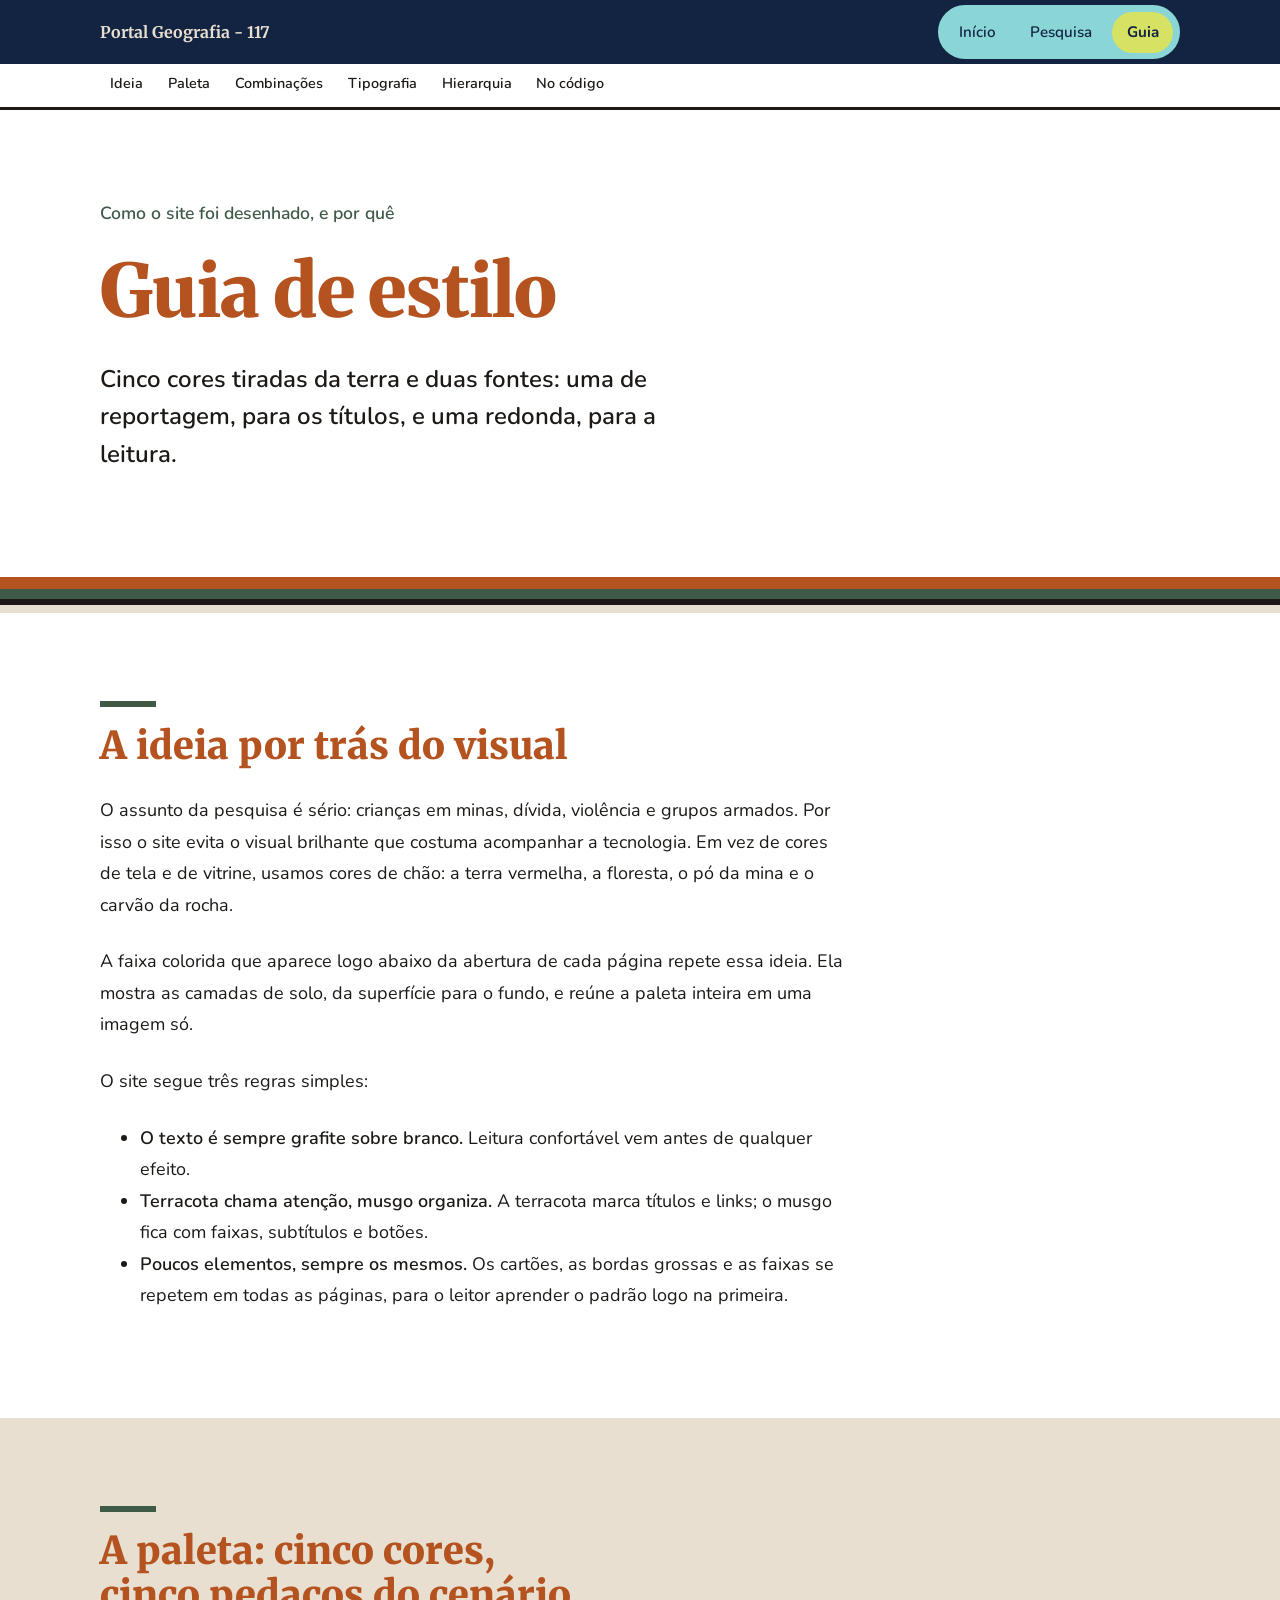
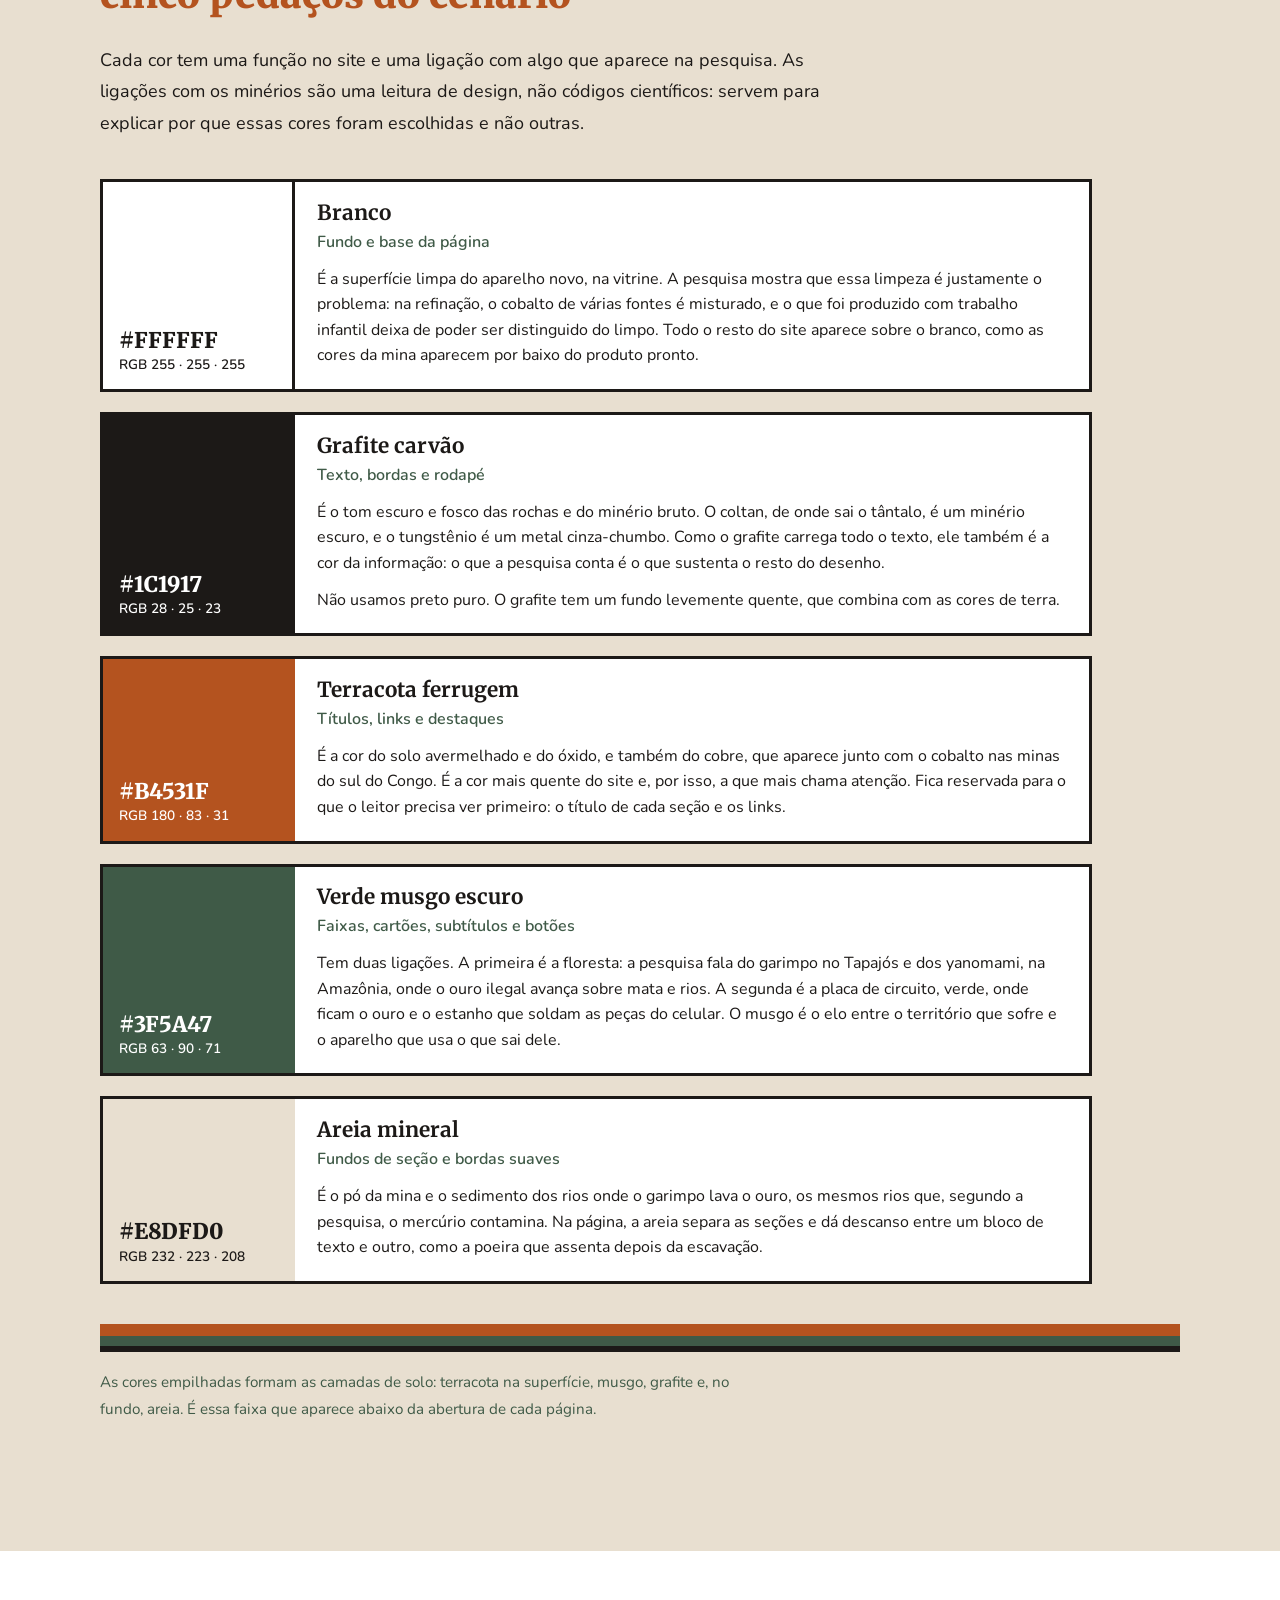
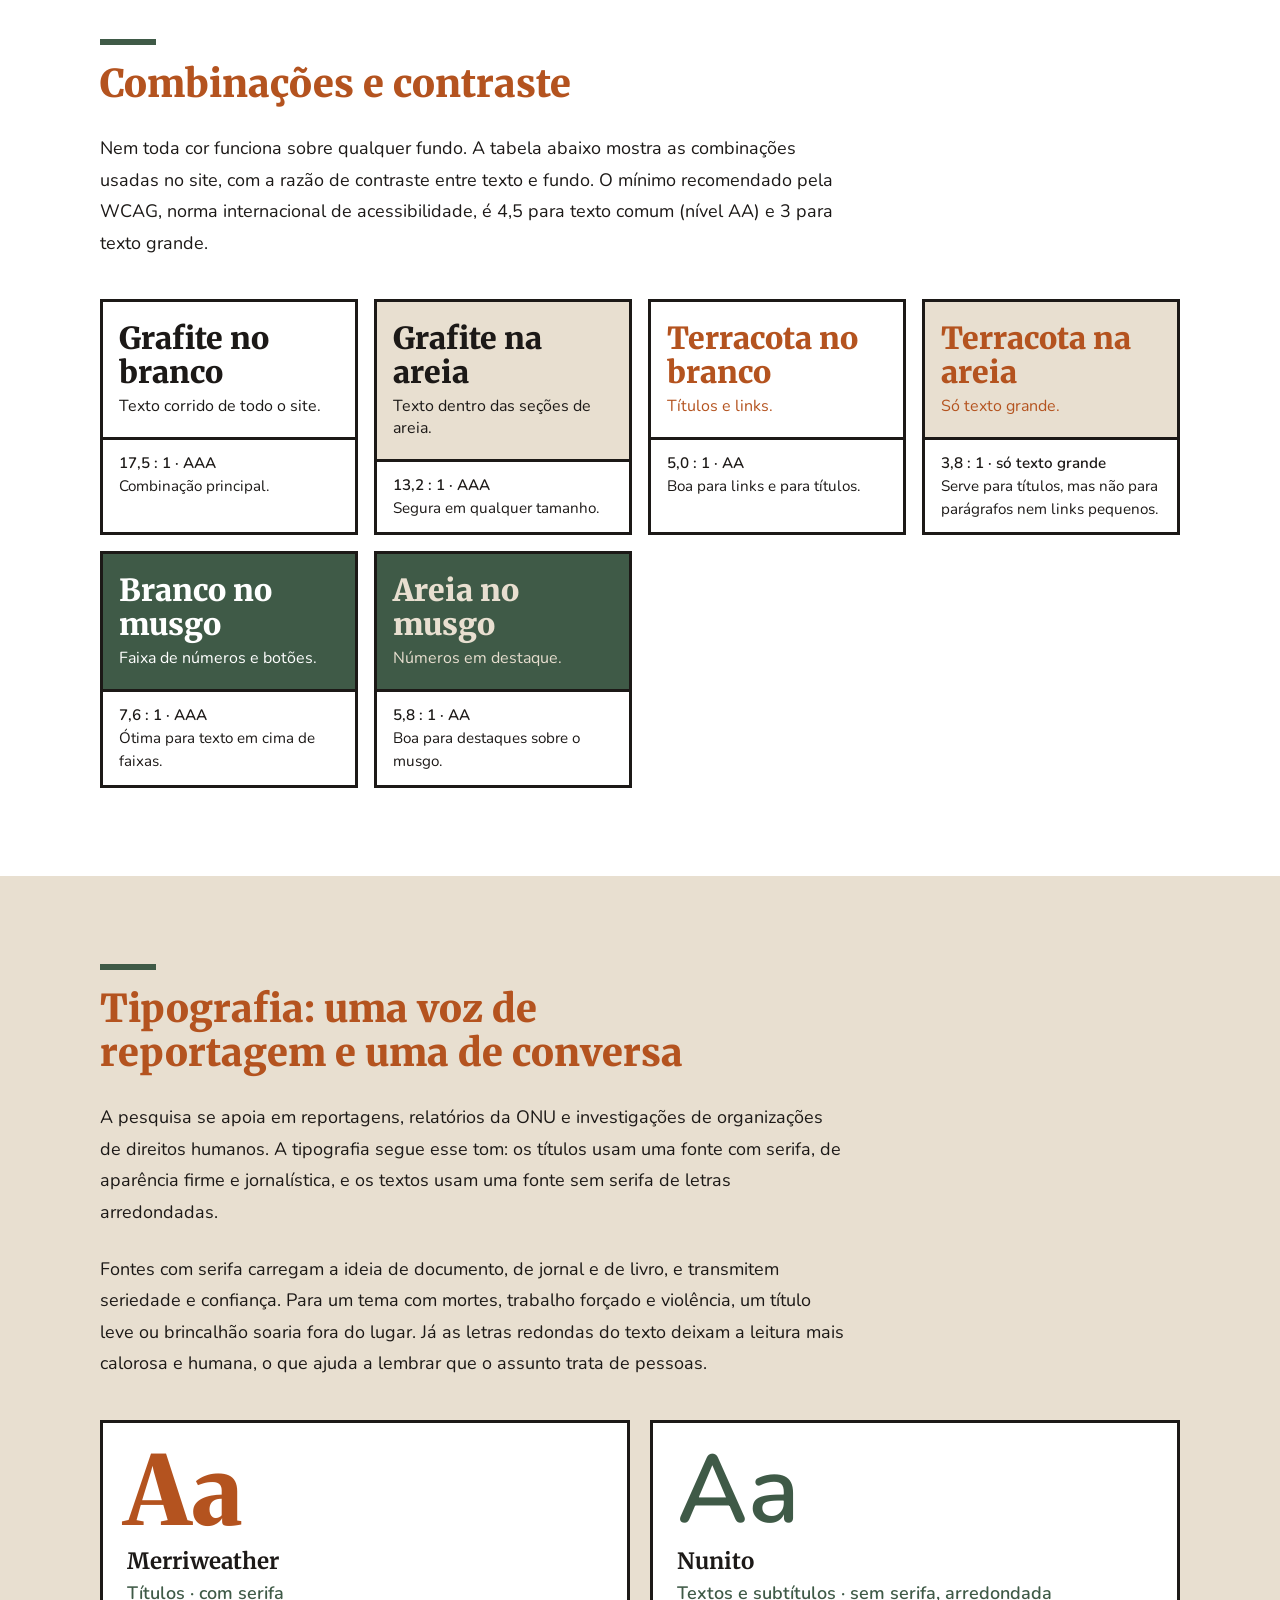
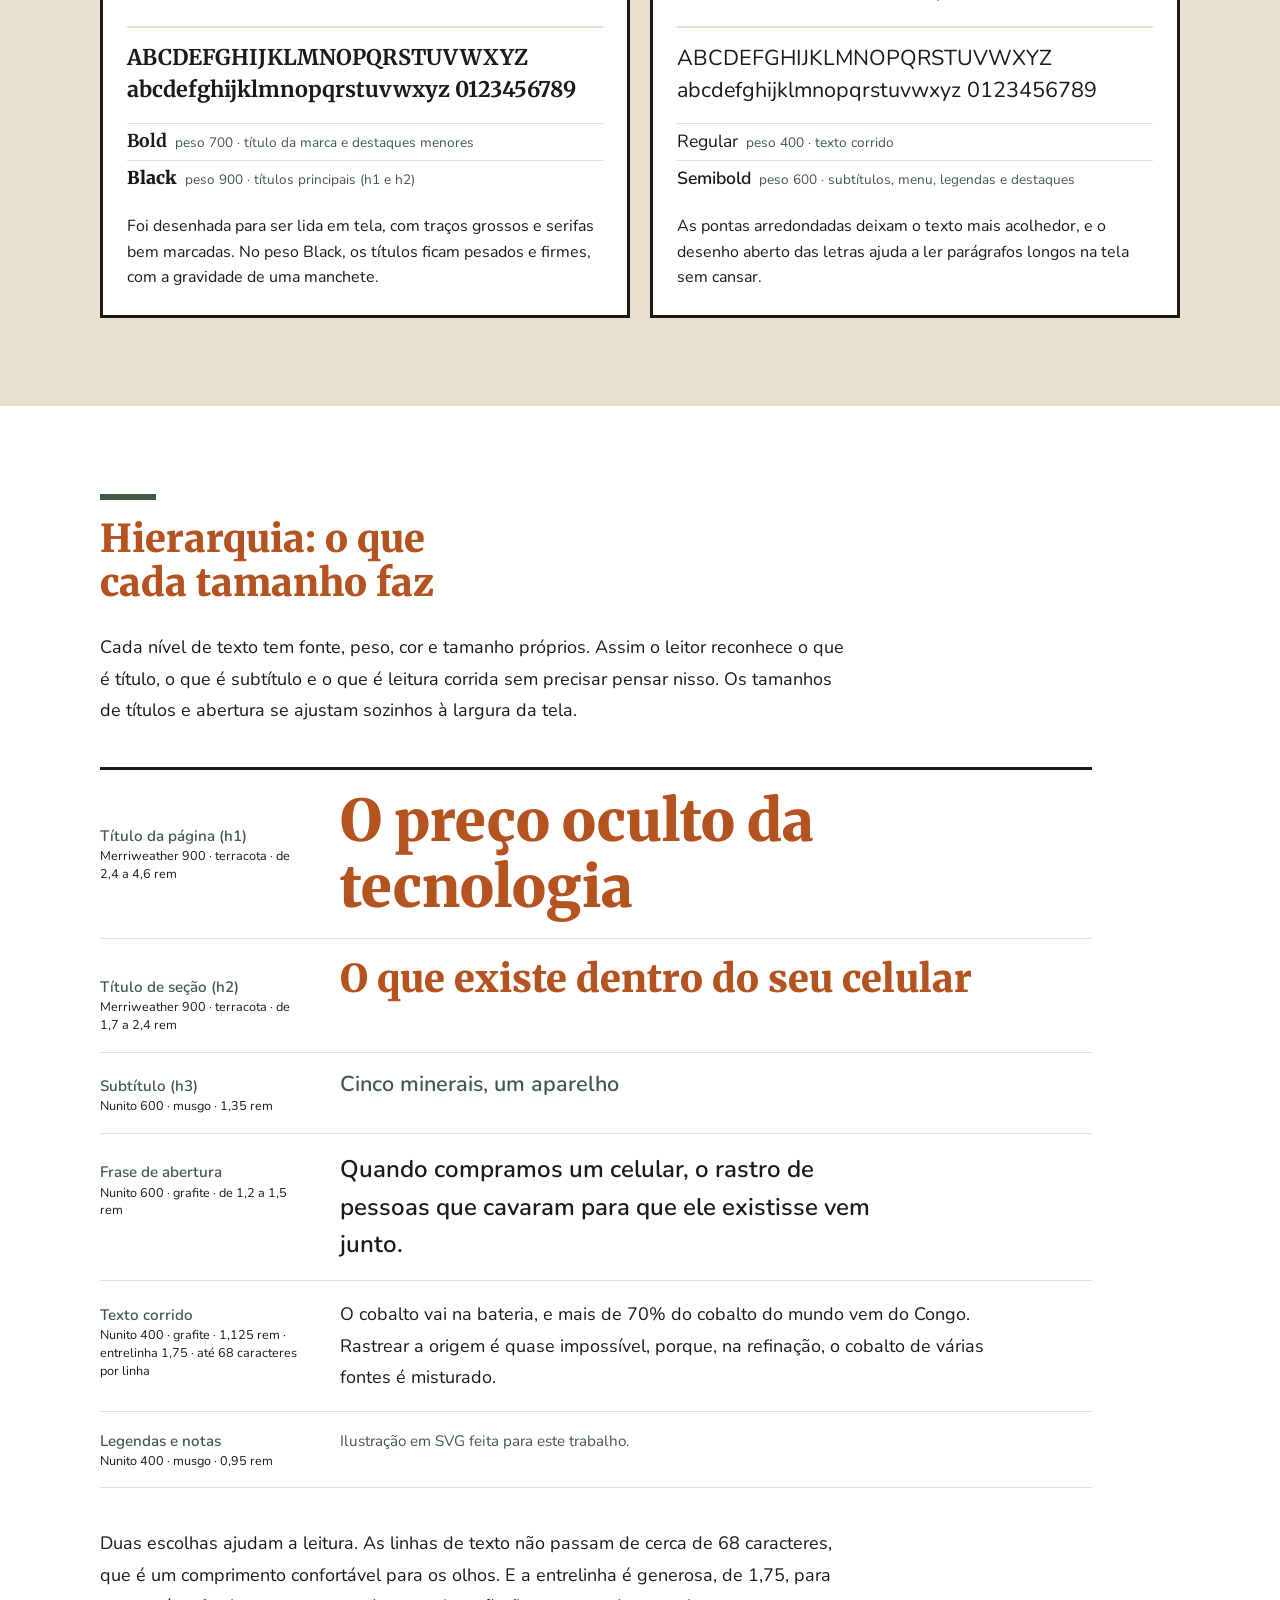
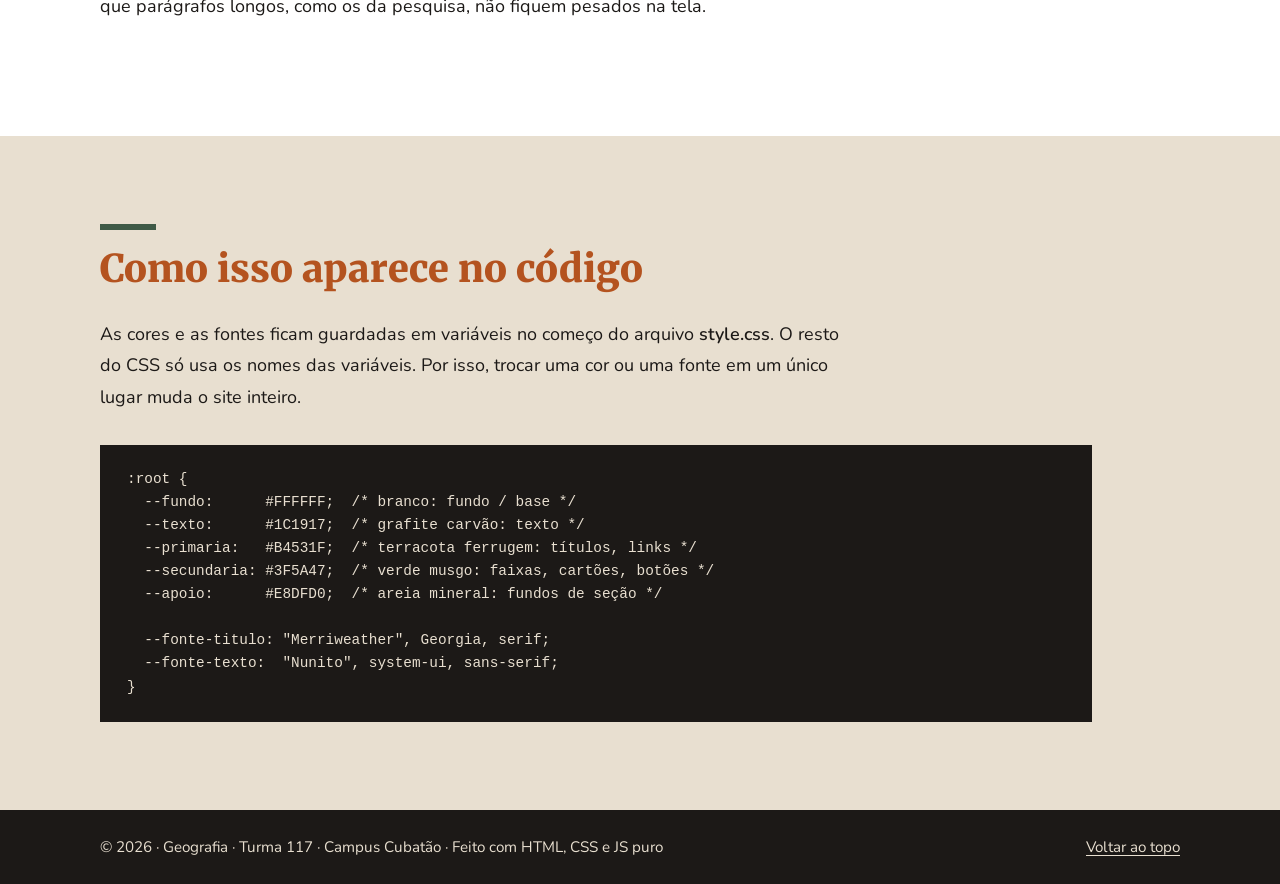
==== commit 119e13c6: "Add files via upload" ====
--- a/estilo.html
+++ b/estilo.html
@@ -24,7 +24,7 @@
           <ul class="menu menu--paginas">
             <li><a href="index.html">Início</a></li>
             <li><a href="pesquisa.html">Pesquisa</a></li>
-            <li><a href="Guia.html" aria-current="page">Guia</a></li>
+            <li><a href="estilo.html" aria-current="page">Guia</a></li>
           </ul>
         </nav>
       </div>
--- a/css/style.css
+++ b/css/style.css
@@ -8,13 +8,19 @@
   --secundaria: #3F5A47;   /* verde musgo escuro: faixas, cards, botões */
   --apoio: #E8DFD0;        /* areia mineral: fundos de seção, bordas suaves */
 
+  /* Cores da identidade compartilhada do portal (usadas somente no menu principal) */
+  --portal-marinho: #132442;
+  --portal-azul: #3551A4;
+  --portal-agua: #8AD6D6;
+  --portal-lima: #D6E264;
+
   --cor-destaque: var(--primaria);
   --cor-acento: var(--secundaria);
   --cor-link: var(--primaria);
 
   --fonte-titulo: "Merriweather", Georgia, "Times New Roman", serif;
   --fonte-texto: "Nunito", system-ui, -apple-system, "Segoe UI", sans-serif;
-  --fonte-sub: var(--fonte-texto); /* subtítulos: troque aqui se quiser uma 3ª fonte */
+  --fonte-sub: var(--fonte-texto); 
 
   --largura: 1080px;
   --leitura: 68ch;
@@ -425,20 +431,40 @@
 :root { --topo-altura: 4.5rem; }
 html.com-secoes { --topo-altura: 8.5rem; }
 
-.topo__site { background: var(--texto); color: var(--apoio); }
+.topo__site { background: var(--portal-marinho); color: var(--apoio); }
 .topo__site .topo__linha { padding-block: 0.3rem; }
 .topo__site .topo__marca { color: var(--apoio); font-size: 1rem; }
-.topo__site :focus-visible { outline-color: var(--apoio); }
-
-.menu--paginas a { color: var(--apoio); }
+.topo__site :focus-visible { outline-color: var(--portal-lima); }
+
+/* Menu principal do portal: as cores compartilhadas aparecem somente aqui. */
+.menu--paginas {
+  align-items: center;
+  gap: 0.35rem;
+  padding: 0.3rem;
+  background: var(--portal-agua);
+  border: 2px solid var(--portal-agua);
+  border-radius: 999px;
+}
+
+.menu--paginas a {
+  color: var(--portal-marinho);
+  background: transparent;
+  border: 0;
+  border-radius: 999px;
+  padding: 0.45rem 0.9rem;
+  transition: background-color 0.2s ease, color 0.2s ease;
+}
 .menu--paginas a:hover,
 .menu--paginas a:focus-visible {
   color: var(--fundo);
-  border-bottom-color: var(--fundo);
+  background: var(--portal-azul);
+  border-bottom-color: transparent;
 }
 .menu--paginas a[aria-current="page"] {
-  color: var(--fundo);
-  border-bottom-color: var(--primaria);
+  color: var(--portal-marinho);
+  background: var(--portal-lima);
+  border-bottom-color: transparent;
+  font-weight: 700;
 }
 
 .topo__secoes { background: var(--fundo); }
